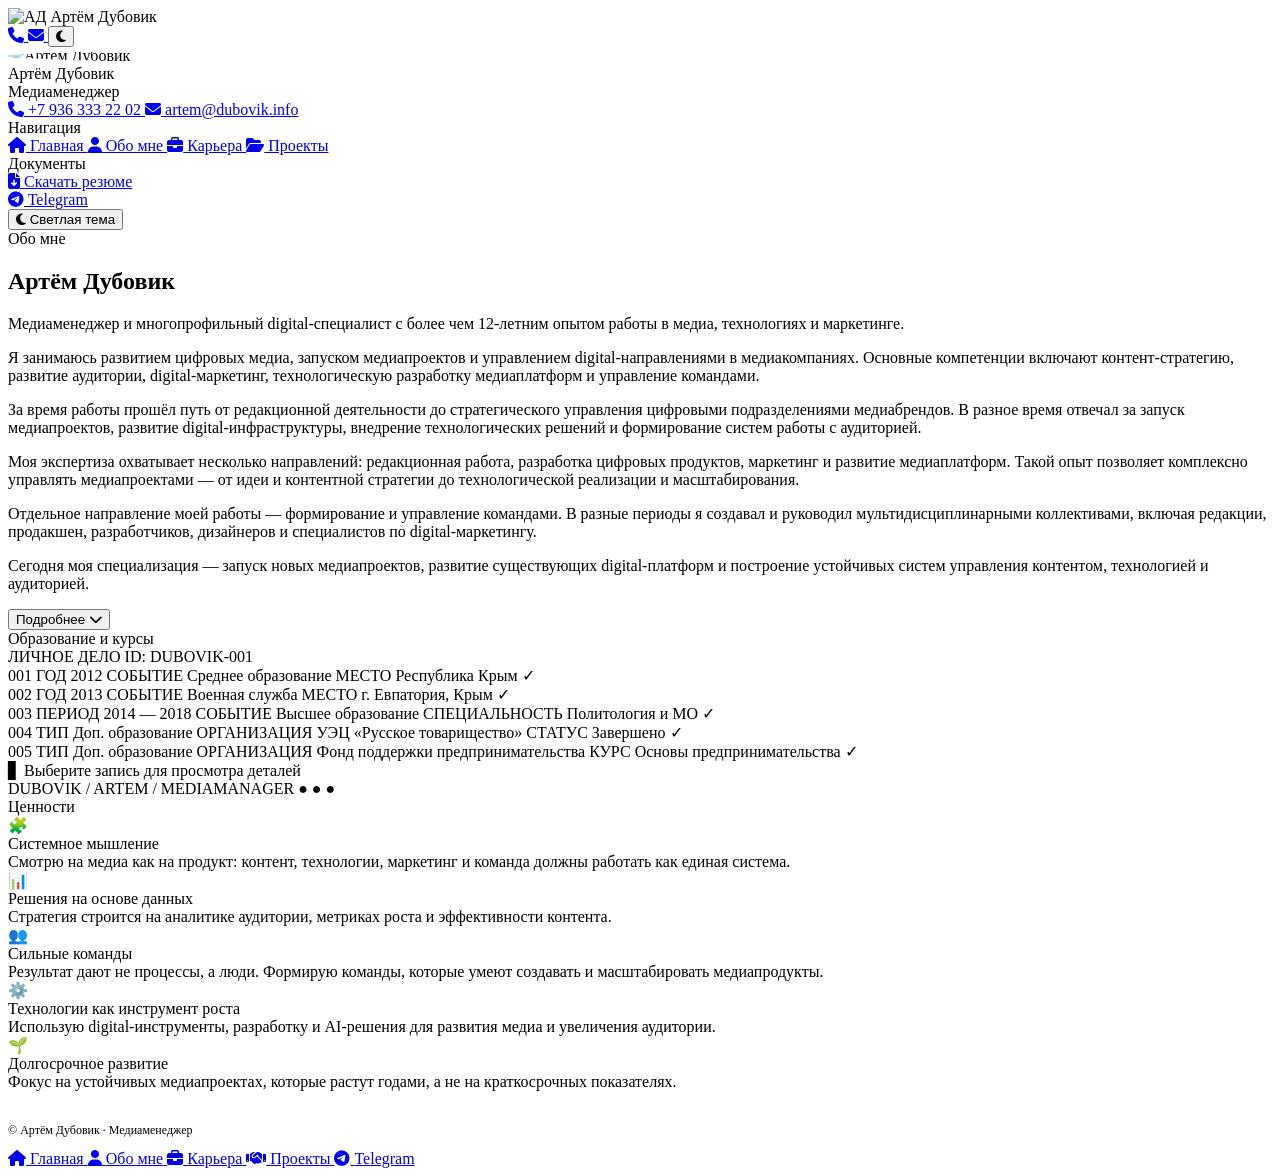
==== about/index.html @ 339204af "Переход на структуру папок и чистые ссылки" ====
<!DOCTYPE html>
<html lang="ru">
<head>
  <meta charset="UTF-8" />
  <meta name="viewport" content="width=device-width, initial-scale=1.0" />
  <base href="./" />
  <title>Обо мне — Артём Дубовик</title>
  <meta name="description" content="Медиаменеджер Артём Дубовик — о себе, ценностях и подходе к работе." />
  <link rel="preconnect" href="https://fonts.googleapis.com" />
  <link rel="preconnect" href="https://fonts.gstatic.com" crossorigin />
  <link href="https://fonts.googleapis.com/css2?family=Inter:wght@300;400;500;600;700&family=JetBrains+Mono:wght@400;500&display=swap" rel="stylesheet" />
  <link rel="stylesheet" href="https://cdn.jsdelivr.net/npm/@fortawesome/fontawesome-free@6.5.0/css/all.min.css" />
  <link rel="stylesheet" href="css/style.css?v=2" />
  <script>
    (function(){
      var t = localStorage.getItem('theme');
      if (t === 'light') document.documentElement.setAttribute('data-theme', 'light');
    })();
  </script>
</head>
<body>

<!-- Mobile Header -->
<header class="mobile-header">
  <div class="mobile-header-logo">
    <img src="images/avatar.jpg" alt="АД" class="mobile-header-avatar" />
    <span class="mobile-header-name">Артём Дубовик</span>
  </div>
  <div class="mobile-header-actions">
    <a href="tel:+79363332202" class="mobile-header-contact" title="+7 936 333 22 02">
      <i class="fa-solid fa-phone"></i>
    </a>
    <a href="mailto:artem@dubovik.info" class="mobile-header-contact" title="artem@dubovik.info">
      <i class="fa-solid fa-envelope"></i>
    </a>
    <button class="mobile-header-theme-btn" id="mobileThemeBtn" onclick="toggleThemeFromPanel()" title="Сменить тему">
      <i class="fa-solid fa-moon" id="mobileThemeIcon"></i>
    </button>
  </div>
</header>

<!-- Overlay -->
<div class="overlay" id="overlay"></div>

<div class="layout">

  <!-- ── Sidebar ── -->
  <aside class="sidebar" id="sidebar">
    <div class="sidebar-inner">
      <div class="sidebar-brand">
        <div class="sidebar-avatar" style="padding:0;overflow:hidden;"><img src="images/avatar.jpg" alt="Артём Дубовик" style="width:100%;height:100%;object-fit:cover;border-radius:50%;display:block;"></div>
        <div class="sidebar-name">Артём Дубовик</div>
        <div class="sidebar-role">Медиаменеджер</div>
        <div class="sidebar-contacts">
          <a href="tel:+79363332202" class="sidebar-contact-item">
            <i class="fa-solid fa-phone"></i>
            +7 936 333 22 02
          </a>
          <a href="mailto:artem@dubovik.info" class="sidebar-contact-item">
            <i class="fa-solid fa-envelope"></i>
            artem@dubovik.info
          </a>
        </div>
      </div>

      <nav class="nav-group">
        <div class="nav-group-label">Навигация</div>
        <a href="/" class="nav-item">
          <i class="fa-solid fa-house nav-icon"></i>
          Главная
        </a>
        <a href="/about/" class="nav-item active">
          <i class="fa-solid fa-user nav-icon"></i>
          Обо мне
        </a>
        <a href="/#career" class="nav-item">
          <i class="fa-solid fa-briefcase nav-icon"></i>
          Карьера
        </a>
        <a href="/projects/" class="nav-item">
          <i class="fa-solid fa-folder-open nav-icon"></i>
          Проекты
        </a>
      </nav>

      <nav class="nav-group">
        <div class="nav-group-label">Документы</div>
        <a href="#" class="nav-item btn-download-resume">
          <i class="fa-solid fa-file-arrow-down nav-icon"></i>
          Скачать резюме
        </a>
      </nav>

      <div class="sidebar-bottom">
        <div class="sidebar-social">
          <a href="https://t.me/artemdubovik" class="social-link" target="_blank" title="Telegram">
            <i class="fa-brands fa-telegram"></i>
            Telegram
          </a>
        </div>
        <button class="theme-toggle" id="themeToggle" title="Переключить тему">
          <i class="fa-solid fa-moon" id="themeIcon"></i>
          <span id="themeLabel">Светлая тема</span>
        </button>
      </div>
    </div>
  </aside>

  <!-- ── Main Content ── -->
  <main class="main">
    <div class="page-content">

      <!-- Hero -->
      <section class="page-hero fade-in">
        <span class="greeting">Обо мне</span>
        <h1 class="page-title">Артём <span class="highlight">Дубовик</span></h1>
        <p class="page-subtitle">Медиаменеджер и многопрофильный digital-специалист с более чем 12-летним опытом работы в медиа, технологиях и маркетинге.</p>
      </section>

      <!-- Bio -->
      <section class="section fade-in fade-in-delay-1" style="margin-top: 0;">
        <div class="about-intro">
          <p>
            Я занимаюсь развитием цифровых медиа, запуском медиапроектов и управлением digital-направлениями в медиакомпаниях. Основные компетенции включают контент-стратегию, развитие аудитории, digital-маркетинг, технологическую разработку медиаплатформ и управление командами.
          </p>

          <div class="bio-hidden" id="bioHidden">
            <p>
              За время работы прошёл путь от редакционной деятельности до стратегического управления цифровыми подразделениями медиабрендов. В разное время отвечал за запуск медиапроектов, развитие digital-инфраструктуры, внедрение технологических решений и формирование систем работы с аудиторией.
            </p>
            <p>
              Моя экспертиза охватывает несколько направлений: редакционная работа, разработка цифровых продуктов, маркетинг и развитие медиаплатформ. Такой опыт позволяет комплексно управлять медиапроектами — от идеи и контентной стратегии до технологической реализации и масштабирования.
            </p>
            <p>
              Отдельное направление моей работы — формирование и управление командами. В разные периоды я создавал и руководил мультидисциплинарными коллективами, включая редакции, продакшен, разработчиков, дизайнеров и специалистов по digital-маркетингу.
            </p>
            <p>
              Сегодня моя специализация — запуск новых медиапроектов, развитие существующих digital-платформ и построение устойчивых систем управления контентом, технологией и аудиторией.
            </p>
          </div>

          <button class="btn-read-more" id="btnReadMore" onclick="toggleBio()">
            Подробнее <i class="fa-solid fa-chevron-down"></i>
          </button>
        </div>
      </section>

      <!-- Education -->
      <section class="section fade-in">
        <div class="section-header">
          <span class="section-title">Образование и курсы</span>
        </div>

        <div class="passport-block">
          <div class="passport-header">
            <span class="passport-label">ЛИЧНОЕ ДЕЛО</span>
            <span class="passport-id">ID: DUBOVIK-001</span>
          </div>

          <div class="passport-rows">

            <div class="passport-row" data-detail="Средняя школа, Республика Крым. Завершение базового образования.">
              <span class="passport-num">001</span>
              <span class="passport-field">ГОД</span>
              <span class="passport-value">2012</span>
              <span class="passport-field">СОБЫТИЕ</span>
              <span class="passport-value passport-value--main">Среднее образование</span>
              <span class="passport-field">МЕСТО</span>
              <span class="passport-value">Республика Крым</span>
              <span class="passport-stamp">✓</span>
            </div>

            <div class="passport-row" data-detail="Прохождение военной службы по призыву. Воинская часть, г. Евпатория.">
              <span class="passport-num">002</span>
              <span class="passport-field">ГОД</span>
              <span class="passport-value">2013</span>
              <span class="passport-field">СОБЫТИЕ</span>
              <span class="passport-value passport-value--main">Военная служба</span>
              <span class="passport-field">МЕСТО</span>
              <span class="passport-value">г. Евпатория, Крым</span>
              <span class="passport-stamp">✓</span>
            </div>

            <div class="passport-row" data-detail="Специальность: Политология и Международные отношения. Полный курс высшего образования, 4 года.">
              <span class="passport-num">003</span>
              <span class="passport-field">ПЕРИОД</span>
              <span class="passport-value">2014 — 2018</span>
              <span class="passport-field">СОБЫТИЕ</span>
              <span class="passport-value passport-value--main">Высшее образование</span>
              <span class="passport-field">СПЕЦИАЛЬНОСТЬ</span>
              <span class="passport-value">Политология и МО</span>
              <span class="passport-stamp">✓</span>
            </div>

            <div class="passport-row" data-detail="Профессиональная подготовка. Учебно-экспертный центр «Русское товарищество». Дополнительная квалификация.">
              <span class="passport-num">004</span>
              <span class="passport-field">ТИП</span>
              <span class="passport-value">Доп. образование</span>
              <span class="passport-field">ОРГАНИЗАЦИЯ</span>
              <span class="passport-value passport-value--main">УЭЦ «Русское товарищество»</span>
              <span class="passport-field">СТАТУС</span>
              <span class="passport-value">Завершено</span>
              <span class="passport-stamp">✓</span>
            </div>

            <div class="passport-row" data-detail="Курс «Основы предпринимательской деятельности». Фонд поддержки предпринимательства Республики Крым.">
              <span class="passport-num">005</span>
              <span class="passport-field">ТИП</span>
              <span class="passport-value">Доп. образование</span>
              <span class="passport-field">ОРГАНИЗАЦИЯ</span>
              <span class="passport-value passport-value--main">Фонд поддержки предпринимательства</span>
              <span class="passport-field">КУРС</span>
              <span class="passport-value">Основы предпринимательства</span>
              <span class="passport-stamp">✓</span>
            </div>

          </div>

          <div class="passport-detail" id="passportDetail">
            <span class="passport-detail-cursor">▋</span>
            <span class="passport-detail-text" id="passportDetailText">Выберите запись для просмотра деталей</span>
          </div>

          <div class="passport-footer">
            <span class="passport-footer-text">DUBOVIK / ARTEM / MEDIAMANAGER</span>
            <span class="passport-footer-dots">● ● ●</span>
          </div>
        </div>
      </section>

      <!-- Values -->
      <section class="section">
        <div class="section-header">
          <span class="section-title">Ценности</span>
        </div>
        <div class="update-card">
          <div class="update-icon">🧩</div>
          <div class="update-body">
            <div class="update-title">Системное мышление</div>
            <div class="update-text">Смотрю на медиа как на продукт: контент, технологии, маркетинг и команда должны работать как единая система.</div>
          </div>
        </div>
        <div class="update-card">
          <div class="update-icon">📊</div>
          <div class="update-body">
            <div class="update-title">Решения на основе данных</div>
            <div class="update-text">Стратегия строится на аналитике аудитории, метриках роста и эффективности контента.</div>
          </div>
        </div>
        <div class="update-card">
          <div class="update-icon">👥</div>
          <div class="update-body">
            <div class="update-title">Сильные команды</div>
            <div class="update-text">Результат дают не процессы, а люди. Формирую команды, которые умеют создавать и масштабировать медиапродукты.</div>
          </div>
        </div>
        <div class="update-card">
          <div class="update-icon">⚙️</div>
          <div class="update-body">
            <div class="update-title">Технологии как инструмент роста</div>
            <div class="update-text">Использую digital-инструменты, разработку и AI-решения для развития медиа и увеличения аудитории.</div>
          </div>
        </div>
        <div class="update-card">
          <div class="update-icon">🌱</div>
          <div class="update-body">
            <div class="update-title">Долгосрочное развитие</div>
            <div class="update-text">Фокус на устойчивых медиапроектах, которые растут годами, а не на краткосрочных показателях.</div>
          </div>
        </div>
      </section>



      <!-- Footer -->
      <footer style="padding-top: 20px; border-top: 1px solid var(--border);">
        <p style="font-size: 12px; color: var(--text-muted);">
          © <span id="current-year"></span> Артём Дубовик · Медиаменеджер
        </p>
      </footer>

    </div>
  </main>

</div>

<!-- Bottom Mobile Nav -->
<nav class="bottom-nav" id="bottomNav">
  <a href="/" class="bottom-nav-item">
    <i class="fa-solid fa-house"></i>
    <span>Главная</span>
  </a>
  <a href="/about/" class="bottom-nav-item active">
    <i class="fa-solid fa-user"></i>
    <span>Обо мне</span>
  </a>
  <a href="/#career" class="bottom-nav-item">
    <i class="fa-solid fa-briefcase"></i>
    <span>Карьера</span>
  </a>
  <a href="/projects/" class="bottom-nav-item">
    <i class="fa-solid fa-handshake"></i>
    <span>Проекты</span>
  </a>
  <a href="https://t.me/artemdubovik" target="_blank" class="bottom-nav-item">
    <i class="fa-brands fa-telegram"></i>
    <span>Telegram</span>
  </a>
</nav>

<script src="js/main.js"></script>
<script>
  function toggleBio() {
    const hidden = document.getElementById('bioHidden');
    const btn    = document.getElementById('btnReadMore');
    const isOpen = hidden.classList.contains('open');
    hidden.classList.toggle('open');
    btn.classList.toggle('open');
    btn.innerHTML = isOpen
      ? 'Подробнее <i class="fa-solid fa-chevron-down"></i>'
      : 'Свернуть <i class="fa-solid fa-chevron-down"></i>';
  }

  // Passport block
  function initPassport() {
    const rows   = document.querySelectorAll('.passport-row');
    const detailText = document.getElementById('passportDetailText');
    if (!rows.length || !detailText) return;

    let typeTimer = null;

    function typeText(text) {
      if (typeTimer) clearInterval(typeTimer);
      detailText.textContent = '';
      let i = 0;
      typeTimer = setInterval(() => {
        detailText.textContent += text[i];
        i++;
        if (i >= text.length) clearInterval(typeTimer);
      }, 22);
    }

    rows.forEach(row => {
      row.addEventListener('click', () => {
        rows.forEach(r => r.classList.remove('active'));
        row.classList.add('active');
        typeText('> ' + row.getAttribute('data-detail'));
      });
    });
  }

  document.addEventListener('DOMContentLoaded', initPassport);
</script>
</body>
</html>
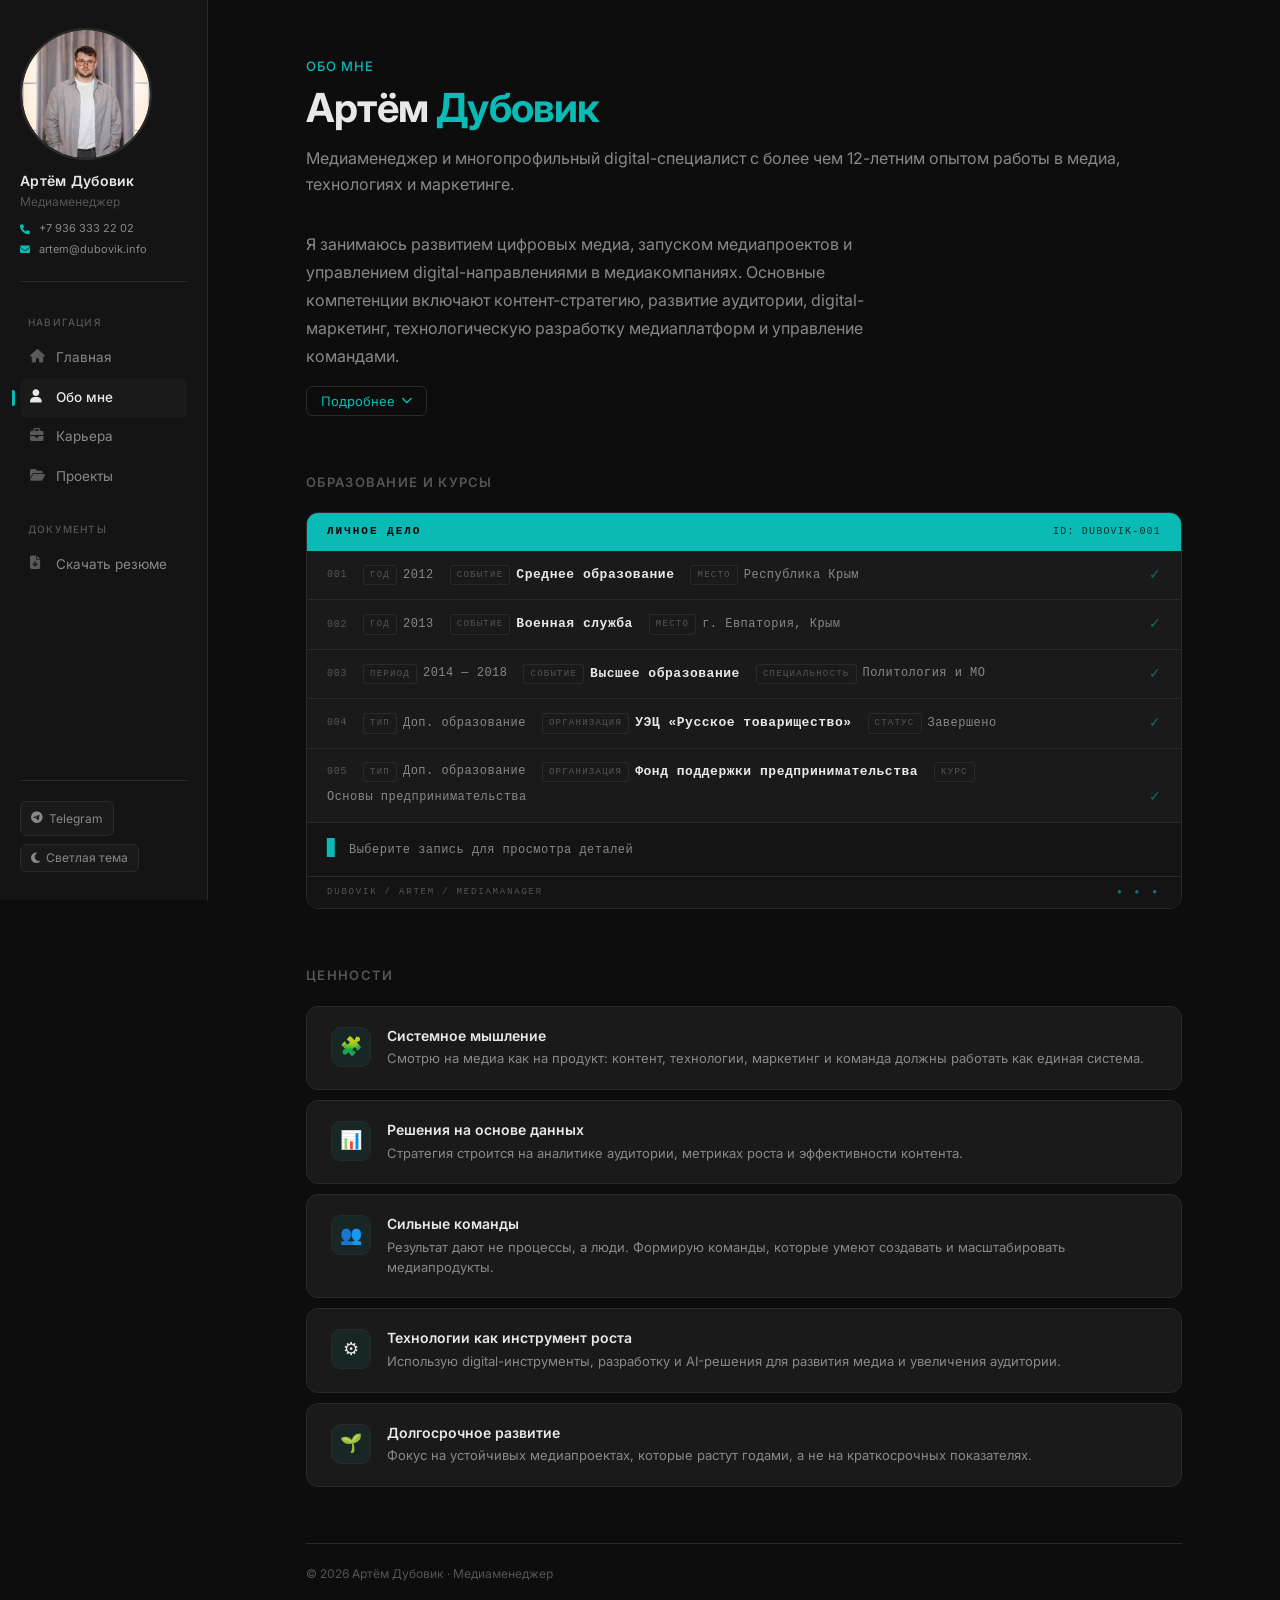
==== commit dcaa7dde: "Исправление путей к CSS и JS для вложенных страниц" ====
--- a/about/index.html
+++ b/about/index.html
@@ -10,7 +10,7 @@
   <link rel="preconnect" href="https://fonts.gstatic.com" crossorigin />
   <link href="https://fonts.googleapis.com/css2?family=Inter:wght@300;400;500;600;700&family=JetBrains+Mono:wght@400;500&display=swap" rel="stylesheet" />
   <link rel="stylesheet" href="https://cdn.jsdelivr.net/npm/@fortawesome/fontawesome-free@6.5.0/css/all.min.css" />
-  <link rel="stylesheet" href="css/style.css?v=2" />
+  <link rel="stylesheet" href="../css/style.css?v=2" />
   <script>
     (function(){
       var t = localStorage.getItem('theme');
@@ -23,7 +23,7 @@
 <!-- Mobile Header -->
 <header class="mobile-header">
   <div class="mobile-header-logo">
-    <img src="images/avatar.jpg" alt="АД" class="mobile-header-avatar" />
+    <img src="../images/avatar.jpg" alt="АД" class="mobile-header-avatar" />
     <span class="mobile-header-name">Артём Дубовик</span>
   </div>
   <div class="mobile-header-actions">
@@ -48,7 +48,7 @@
   <aside class="sidebar" id="sidebar">
     <div class="sidebar-inner">
       <div class="sidebar-brand">
-        <div class="sidebar-avatar" style="padding:0;overflow:hidden;"><img src="images/avatar.jpg" alt="Артём Дубовик" style="width:100%;height:100%;object-fit:cover;border-radius:50%;display:block;"></div>
+        <div class="sidebar-avatar" style="padding:0;overflow:hidden;"><img src="../images/avatar.jpg" alt="Артём Дубовик" style="width:100%;height:100%;object-fit:cover;border-radius:50%;display:block;"></div>
         <div class="sidebar-name">Артём Дубовик</div>
         <div class="sidebar-role">Медиаменеджер</div>
         <div class="sidebar-contacts">
@@ -308,7 +308,7 @@
   </a>
 </nav>
 
-<script src="js/main.js"></script>
+<script src="../js/main.js"></script>
 <script>
   function toggleBio() {
     const hidden = document.getElementById('bioHidden');
--- a/css/style.css
+++ b/css/style.css
@@ -0,0 +1,2509 @@
+/* ============================================
+   ARTEM DUBOVIK — PERSONAL PORTFOLIO
+   Dark Minimal Theme
+   ============================================ */
+
+/* ---------- CSS Variables ---------- */
+:root {
+  --bg-primary: #0d0d0d;
+  --bg-secondary: #141414;
+  --bg-card: #1a1a1a;
+  --bg-card-hover: #212121;
+  --border: #2a2a2a;
+  --border-hover: #3a3a3a;
+  --text-primary: #e8e8e8;
+  --text-secondary: #888888;
+  --text-muted: #555555;
+  --accent: #0abab5;
+  --accent-soft: rgba(10, 186, 181, 0.08);
+  --accent-mid: rgba(10, 186, 181, 0.15);
+  --sidebar-width: 208px;
+  --content-max: 980px;
+  --radius-sm: 6px;
+  --radius-md: 12px;
+  --radius-lg: 20px;
+  --transition: 0.2s ease;
+  --font-sans: 'Inter', system-ui, -apple-system, sans-serif;
+  --font-mono: 'JetBrains Mono', 'Fira Code', monospace;
+}
+
+/* ---------- Reset & Base ---------- */
+*, *::before, *::after {
+  box-sizing: border-box;
+  margin: 0;
+  padding: 0;
+}
+
+html {
+  font-size: 16px;
+  scroll-behavior: smooth;
+}
+
+body {
+  font-family: var(--font-sans);
+  background-color: var(--bg-primary);
+  color: var(--text-primary);
+  line-height: 1.6;
+  min-height: 100vh;
+  -webkit-font-smoothing: antialiased;
+}
+
+a {
+  color: inherit;
+  text-decoration: none;
+  transition: color var(--transition);
+}
+
+ul, ol {
+  list-style: none;
+}
+
+img {
+  display: block;
+  max-width: 100%;
+}
+
+button {
+  cursor: pointer;
+  border: none;
+  background: none;
+  font-family: var(--font-sans);
+}
+
+/* ---------- Layout ---------- */
+.layout {
+  display: flex;
+  min-height: 100vh;
+}
+
+/* ---------- Sidebar ---------- */
+.sidebar {
+  width: var(--sidebar-width);
+  background-color: var(--bg-secondary);
+  border-right: 1px solid var(--border);
+  display: flex;
+  flex-direction: column;
+  position: fixed;
+  top: 0;
+  left: 0;
+  height: 100vh;
+  overflow-y: auto;
+  z-index: 100;
+  transition: transform 0.3s cubic-bezier(0.4, 0, 0.2, 1);
+}
+
+.sidebar::-webkit-scrollbar {
+  width: 4px;
+}
+.sidebar::-webkit-scrollbar-track {
+  background: transparent;
+}
+.sidebar::-webkit-scrollbar-thumb {
+  background: var(--border);
+  border-radius: 2px;
+}
+
+.sidebar-inner {
+  padding: 28px 20px;
+  display: flex;
+  flex-direction: column;
+  flex: 1;
+}
+
+/* Logo / Brand */
+.sidebar-brand {
+  margin-bottom: 32px;
+  padding-bottom: 24px;
+  border-bottom: 1px solid var(--border);
+}
+
+.sidebar-avatar {
+  width: 132px;
+  height: 132px;
+  border-radius: 50%;
+  background: var(--bg-card);
+  display: flex;
+  align-items: center;
+  justify-content: center;
+  font-weight: 700;
+  font-size: 16px;
+  color: #000;
+  margin-bottom: 12px;
+  flex-shrink: 0;
+  overflow: hidden;
+  border: 2px solid var(--border);
+}
+
+.sidebar-name {
+  font-size: 14px;
+  font-weight: 600;
+  color: var(--text-primary);
+  letter-spacing: 0.02em;
+  line-height: 1.3;
+}
+
+.sidebar-role {
+  font-size: 12px;
+  color: var(--text-muted);
+  margin-top: 2px;
+}
+
+.sidebar-contacts {
+  margin-top: 10px;
+  display: flex;
+  flex-direction: column;
+  gap: 5px;
+}
+
+.sidebar-contact-item {
+  display: flex;
+  align-items: center;
+  gap: 7px;
+  font-size: 11px;
+  color: var(--text-secondary);
+  transition: color var(--transition);
+  line-height: 1.4;
+}
+
+.sidebar-contact-item i {
+  font-size: 10px;
+  color: var(--accent);
+  flex-shrink: 0;
+  width: 12px;
+}
+
+.sidebar-contact-item:hover {
+  color: var(--text-primary);
+}
+
+/* Navigation */
+.nav-group {
+  margin-bottom: 24px;
+}
+
+.nav-group-label {
+  font-size: 10px;
+  text-transform: uppercase;
+  letter-spacing: 0.12em;
+  color: var(--text-muted);
+  margin-bottom: 8px;
+  padding: 0 8px;
+  font-weight: 500;
+}
+
+.nav-item {
+  display: flex;
+  align-items: center;
+  gap: 10px;
+  padding: 9px 10px;
+  border-radius: var(--radius-sm);
+  font-size: 13.5px;
+  color: var(--text-secondary);
+  transition: all var(--transition);
+  position: relative;
+  font-weight: 400;
+}
+
+.nav-item:hover {
+  color: var(--text-primary);
+  background: var(--bg-card);
+}
+
+.nav-item.active {
+  color: var(--text-primary);
+  background: var(--bg-card);
+  font-weight: 500;
+}
+
+.nav-item.active::before {
+  content: '';
+  position: absolute;
+  left: -8px;
+  top: 50%;
+  transform: translateY(-50%);
+  width: 3px;
+  height: 16px;
+  background: var(--accent);
+  border-radius: 0 2px 2px 0;
+}
+
+.nav-icon {
+  width: 16px;
+  height: 16px;
+  opacity: 0.6;
+  flex-shrink: 0;
+}
+
+.nav-item:hover .nav-icon,
+.nav-item.active .nav-icon {
+  opacity: 1;
+}
+
+/* Sidebar Bottom */
+.sidebar-bottom {
+  margin-top: auto;
+  padding-top: 20px;
+  border-top: 1px solid var(--border);
+}
+
+.sidebar-social {
+  display: flex;
+  gap: 8px;
+  flex-wrap: wrap;
+}
+
+.social-link {
+  display: flex;
+  align-items: center;
+  gap: 6px;
+  padding: 7px 10px;
+  border-radius: var(--radius-sm);
+  font-size: 12px;
+  color: var(--text-secondary);
+  background: var(--bg-card);
+  transition: all var(--transition);
+  border: 1px solid var(--border);
+}
+
+.social-link:hover {
+  color: var(--text-primary);
+  border-color: var(--border-hover);
+  background: var(--bg-card-hover);
+}
+
+/* ---------- Mobile Hamburger ---------- */
+.mobile-header {
+  display: none;
+  position: fixed;
+  top: 0;
+  left: 0;
+  right: 0;
+  height: 44px;
+  background: var(--bg-secondary);
+  border-bottom: 1px solid var(--border);
+  padding: 0 16px;
+  align-items: center;
+  justify-content: space-between;
+  z-index: 200;
+}
+
+.mobile-header-logo {
+  display: flex;
+  align-items: center;
+  gap: 10px;
+}
+
+.mobile-header-avatar {
+  width: 37px;
+  height: 37px;
+  border-radius: 50%;
+  object-fit: cover;
+  object-position: center top;
+  border: 1.5px solid var(--border);
+  flex-shrink: 0;
+  cursor: pointer;
+  transition: transform 0.18s cubic-bezier(0.34, 1.56, 0.64, 1),
+              box-shadow 0.18s ease;
+  -webkit-tap-highlight-color: transparent;
+}
+
+.mobile-header-avatar.pressed {
+  transform: scale(2.4);
+  box-shadow: 0 8px 32px rgba(0,0,0,0.45);
+  border-color: var(--accent);
+  z-index: 999;
+  position: relative;
+}
+
+.mobile-header-name {
+  font-size: 13px;
+  font-weight: 600;
+  color: var(--text-primary);
+  letter-spacing: -0.01em;
+}
+
+/* Правая часть хедера — иконки */
+.mobile-header-actions {
+  display: flex;
+  align-items: center;
+  gap: 4px;
+}
+
+.mobile-header-contact,
+.mobile-header-theme-btn {
+  display: flex;
+  align-items: center;
+  justify-content: center;
+  width: 32px;
+  height: 32px;
+  border-radius: 8px;
+  color: var(--text-secondary);
+  font-size: 13px;
+  background: none;
+  border: none;
+  cursor: pointer;
+  text-decoration: none;
+  transition: color var(--transition), background var(--transition);
+  -webkit-tap-highlight-color: transparent;
+}
+
+.mobile-header-contact:hover,
+.mobile-header-theme-btn:hover {
+  color: var(--accent);
+  background: var(--accent-soft);
+}
+
+.hamburger {
+  display: flex;
+  flex-direction: column;
+  gap: 5px;
+  padding: 4px;
+}
+
+.hamburger span {
+  width: 22px;
+  height: 2px;
+  background: var(--text-primary);
+  border-radius: 1px;
+  transition: all 0.3s ease;
+}
+
+.hamburger.open span:nth-child(1) {
+  transform: translateY(7px) rotate(45deg);
+}
+.hamburger.open span:nth-child(2) {
+  opacity: 0;
+}
+.hamburger.open span:nth-child(3) {
+  transform: translateY(-7px) rotate(-45deg);
+}
+
+.overlay {
+  display: none;
+  position: fixed;
+  inset: 0;
+  background: rgba(0,0,0,0.6);
+  z-index: 90;
+  opacity: 0;
+  transition: opacity 0.3s ease;
+}
+
+.overlay.visible {
+  opacity: 1;
+}
+
+/* ---------- Main Content ---------- */
+.main {
+  margin-left: var(--sidebar-width);
+  flex: 1;
+  min-height: 100vh;
+}
+
+.page-content {
+  max-width: var(--content-max);
+  margin: 0 auto;
+  padding: 56px 52px;
+}
+
+/* ---------- Page Header / Hero ---------- */
+.page-hero {
+  margin-bottom: 32px;
+}
+
+/* ── Hero layout ── */
+.hero-layout {
+  display: flex;
+  align-items: flex-start;
+  gap: 24px;
+}
+
+.hero-text {
+  flex: 1;
+  min-width: 0;
+}
+
+.hero-photo {
+  flex-shrink: 0;
+  width: 120px;
+}
+
+.hero-avatar {
+  width: 120px;
+  height: 150px;
+  object-fit: cover;
+  object-position: center top;
+  border-radius: 12px;
+  display: block;
+  border: 2px solid var(--border);
+  box-shadow: 0 4px 20px rgba(0,0,0,0.35);
+}
+
+html[data-theme="light"] .hero-avatar {
+  box-shadow: 0 4px 20px rgba(0,0,0,0.12);
+  border-color: #e0e0e0;
+}
+
+/* На десктопе фото чуть крупнее */
+@media (min-width: 901px) {
+  .hero-photo {
+    width: 140px;
+  }
+  .hero-avatar {
+    width: 140px;
+    height: 175px;
+  }
+}
+
+.page-subtitle {
+  margin-bottom: 0;
+}
+
+.greeting {
+  font-size: 13px;
+  font-weight: 500;
+  color: var(--accent);
+  letter-spacing: 0.08em;
+  text-transform: uppercase;
+  margin-bottom: 8px;
+  display: block;
+}
+
+.page-title {
+  font-size: clamp(28px, 4vw, 40px);
+  font-weight: 700;
+  line-height: 1.15;
+  color: var(--text-primary);
+  letter-spacing: -0.02em;
+  margin-bottom: 14px;
+}
+
+.page-title span.highlight {
+  color: var(--accent);
+}
+
+/* ── Shimmer — блеск алмаза ── */
+.shimmer {
+  background: linear-gradient(
+    110deg,
+    var(--accent)       0%,
+    var(--accent)       35%,
+    #a8fff8             48%,
+    #ffffff             52%,
+    #a8fff8             56%,
+    var(--accent)       65%,
+    var(--accent)       100%
+  );
+  background-size: 250% 100%;
+  -webkit-background-clip: text;
+  -webkit-text-fill-color: transparent;
+  background-clip: text;
+  animation: shimmer-move 8s ease-in-out infinite;
+}
+
+@keyframes shimmer-move {
+  0%   { background-position: 200% center; }
+  50%  { background-position: -50% center; }
+  100% { background-position: 200% center; }
+}
+
+html[data-theme="light"] .shimmer {
+  background: linear-gradient(
+    110deg,
+    #008a86             0%,
+    #008a86             35%,
+    #80d8d5             48%,
+    #ccf8f6             52%,
+    #80d8d5             56%,
+    #008a86             65%,
+    #008a86             100%
+  );
+  background-size: 250% 100%;
+  -webkit-background-clip: text;
+  -webkit-text-fill-color: transparent;
+  background-clip: text;
+  animation: shimmer-move 8s ease-in-out infinite;
+}
+
+.page-subtitle {
+  font-size: 16px;
+  color: var(--text-secondary);
+  line-height: 1.65;
+}
+
+/* ---------- Section ---------- */
+.section {
+  margin-bottom: 56px;
+}
+
+.section-header {
+  display: flex;
+  align-items: baseline;
+  justify-content: space-between;
+  margin-bottom: 20px;
+}
+
+.section-title {
+  font-size: 13px;
+  font-weight: 600;
+  text-transform: uppercase;
+  letter-spacing: 0.1em;
+  color: var(--text-muted);
+}
+
+.section-link {
+  font-size: 12px;
+  color: var(--text-muted);
+  transition: color var(--transition);
+  display: flex;
+  align-items: center;
+  gap: 4px;
+}
+
+.section-link:hover {
+  color: var(--accent);
+}
+
+/* ---------- Cards Grid ---------- */
+.cards-grid {
+  display: grid;
+  gap: 12px;
+}
+
+.cards-grid-2 {
+  grid-template-columns: repeat(2, 1fr);
+}
+
+.cards-grid-3 {
+  grid-template-columns: repeat(3, 1fr);
+}
+
+/* ---------- Card ---------- */
+.card {
+  background: var(--bg-card);
+  border: 1px solid var(--border);
+  border-radius: var(--radius-md);
+  padding: 20px;
+  transition: all var(--transition);
+  cursor: pointer;
+  position: relative;
+  overflow: hidden;
+}
+
+.card:hover {
+  border-color: var(--border-hover);
+  background: var(--bg-card-hover);
+  transform: translateY(-1px);
+}
+
+.card-tag {
+  font-size: 10px;
+  text-transform: uppercase;
+  letter-spacing: 0.1em;
+  font-weight: 600;
+  color: var(--accent);
+  margin-bottom: 8px;
+  display: block;
+}
+
+.card-title {
+  font-size: 14px;
+  font-weight: 600;
+  color: var(--text-primary);
+  line-height: 1.35;
+  margin-bottom: 8px;
+}
+
+.card-text {
+  font-size: 13px;
+  color: var(--text-secondary);
+  line-height: 1.55;
+}
+
+.card-date {
+  font-size: 11px;
+  color: var(--text-muted);
+  margin-top: 12px;
+  display: block;
+}
+
+.card-arrow {
+  position: absolute;
+  top: 20px;
+  right: 20px;
+  opacity: 0;
+  transition: opacity var(--transition);
+  color: var(--text-muted);
+  font-size: 16px;
+}
+
+.card:hover .card-arrow {
+  opacity: 1;
+}
+
+/* Card with image */
+.card-img {
+  width: 100%;
+  height: 140px;
+  object-fit: cover;
+  border-radius: var(--radius-sm);
+  margin-bottom: 14px;
+  background: var(--bg-secondary);
+}
+
+.card-img-placeholder {
+  width: 100%;
+  height: 140px;
+  border-radius: var(--radius-sm);
+  margin-bottom: 14px;
+  background: var(--bg-secondary);
+  display: flex;
+  align-items: center;
+  justify-content: center;
+  font-size: 28px;
+  color: var(--text-muted);
+  border: 1px solid var(--border);
+}
+
+/* ---------- Update Card (Full width) ---------- */
+.update-card {
+  background: var(--bg-card);
+  border: 1px solid var(--border);
+  border-radius: var(--radius-md);
+  padding: 20px 24px;
+  display: flex;
+  gap: 16px;
+  align-items: flex-start;
+  transition: all var(--transition);
+  margin-bottom: 10px;
+}
+
+.update-card:hover {
+  border-color: var(--border-hover);
+  background: var(--bg-card-hover);
+}
+
+.update-icon {
+  width: 40px;
+  height: 40px;
+  border-radius: 10px;
+  background: var(--accent-soft);
+  border: 1px solid var(--border);
+  display: flex;
+  align-items: center;
+  justify-content: center;
+  flex-shrink: 0;
+  font-size: 18px;
+}
+
+.update-body {
+  flex: 1;
+}
+
+.update-title {
+  font-size: 14px;
+  font-weight: 600;
+  color: var(--text-primary);
+  margin-bottom: 4px;
+  line-height: 1.35;
+}
+
+.update-text {
+  font-size: 13px;
+  color: var(--text-secondary);
+  line-height: 1.5;
+}
+
+.update-date {
+  font-size: 11px;
+  color: var(--text-muted);
+  margin-top: 8px;
+  display: block;
+}
+
+/* ---------- Blog Post Card ---------- */
+.post-card {
+  background: var(--bg-card);
+  border: 1px solid var(--border);
+  border-radius: var(--radius-md);
+  padding: 20px 24px;
+  transition: all var(--transition);
+  margin-bottom: 10px;
+  display: block;
+}
+
+.post-card:hover {
+  border-color: var(--border-hover);
+  background: var(--bg-card-hover);
+}
+
+.post-card-header {
+  display: flex;
+  align-items: center;
+  justify-content: space-between;
+  margin-bottom: 8px;
+}
+
+.post-card-title {
+  font-size: 15px;
+  font-weight: 600;
+  color: var(--text-primary);
+  line-height: 1.35;
+}
+
+.post-card-text {
+  font-size: 13px;
+  color: var(--text-secondary);
+  line-height: 1.55;
+  margin-bottom: 10px;
+}
+
+.post-card-meta {
+  display: flex;
+  gap: 16px;
+  align-items: center;
+}
+
+.post-tag {
+  font-size: 11px;
+  font-weight: 500;
+  color: var(--accent);
+  background: var(--accent-soft);
+  padding: 3px 8px;
+  border-radius: 4px;
+  text-transform: uppercase;
+  letter-spacing: 0.08em;
+}
+
+.post-date {
+  font-size: 11px;
+  color: var(--text-muted);
+}
+
+.post-read-time {
+  font-size: 11px;
+  color: var(--text-muted);
+}
+
+/* ---------- Stats Row ---------- */
+.stats-row {
+  display: grid;
+  grid-template-columns: repeat(2, 1fr);
+  gap: 12px;
+  margin-bottom: 40px;
+}
+
+.stat-card {
+  background: var(--bg-card);
+  border: 1px solid var(--border);
+  border-radius: var(--radius-md);
+  padding: 20px;
+  text-align: center;
+}
+
+.stat-number {
+  font-size: 32px;
+  font-weight: 700;
+  color: var(--text-primary);
+  letter-spacing: -0.02em;
+  line-height: 1;
+  margin-bottom: 4px;
+}
+
+.stat-number span {
+  color: var(--accent);
+}
+
+.stat-label {
+  font-size: 12px;
+  color: var(--text-muted);
+  text-transform: uppercase;
+  letter-spacing: 0.08em;
+}
+
+/* ---------- Tag Pills ---------- */
+.tags {
+  display: flex;
+  flex-wrap: wrap;
+  gap: 8px;
+  margin-top: 16px;
+}
+
+.tag {
+  font-size: 12px;
+  color: var(--text-secondary);
+  background: var(--bg-card);
+  border: 1px solid var(--border);
+  padding: 5px 12px;
+  border-radius: 20px;
+  transition: all var(--transition);
+}
+
+.tag:hover {
+  border-color: var(--accent);
+  color: var(--accent);
+}
+
+/* ---------- Timeline (Career) ---------- */
+.timeline {
+  position: relative;
+  padding-left: 28px;
+}
+
+.timeline::before {
+  content: '';
+  position: absolute;
+  left: 8px;
+  top: 6px;
+  bottom: 0;
+  width: 1px;
+  background: var(--border);
+}
+
+.timeline-item {
+  position: relative;
+  margin-bottom: 36px;
+}
+
+.timeline-item::before {
+  content: '';
+  position: absolute;
+  left: -24px;
+  top: 6px;
+  width: 9px;
+  height: 9px;
+  border-radius: 50%;
+  background: var(--bg-primary);
+  border: 2px solid var(--border);
+  transition: border-color var(--transition);
+}
+
+.timeline-item:hover::before,
+.timeline-item.current::before {
+  border-color: var(--accent);
+  background: var(--accent);
+}
+
+.timeline-item.current::before {
+  box-shadow: 0 0 0 3px var(--accent-soft);
+}
+
+.timeline-date {
+  font-size: 11px;
+  font-weight: 600;
+  text-transform: uppercase;
+  letter-spacing: 0.1em;
+  color: var(--accent);
+  margin-bottom: 4px;
+}
+
+.timeline-company {
+  font-size: 16px;
+  font-weight: 600;
+  color: var(--text-primary);
+  margin-bottom: 2px;
+}
+
+.timeline-role {
+  font-size: 13px;
+  color: var(--text-secondary);
+  margin-bottom: 10px;
+}
+
+.timeline-desc {
+  font-size: 13px;
+  color: var(--text-secondary);
+  line-height: 1.6;
+}
+
+.timeline-tags {
+  display: flex;
+  flex-wrap: wrap;
+  gap: 6px;
+  margin-top: 10px;
+}
+
+.timeline-tag {
+  font-size: 11px;
+  color: var(--text-muted);
+  background: var(--bg-card);
+  border: 1px solid var(--border);
+  padding: 3px 9px;
+  border-radius: 4px;
+}
+
+/* ---------- About Page ---------- */
+.about-intro {
+  font-size: 16px;
+  color: var(--text-secondary);
+  line-height: 1.75;
+  margin-bottom: 32px;
+  max-width: 580px;
+}
+
+.about-intro p + p {
+  margin-top: 16px;
+}
+
+/* Bio expand/collapse */
+.bio-hidden {
+  overflow: hidden;
+  max-height: 0;
+  opacity: 0;
+  transition: max-height 0.5s ease, opacity 0.4s ease;
+}
+
+.bio-hidden.open {
+  max-height: 600px;
+  opacity: 1;
+}
+
+.btn-read-more {
+  display: inline-flex;
+  align-items: center;
+  gap: 6px;
+  margin-top: 16px;
+  background: none;
+  border: 1px solid var(--border);
+  color: var(--accent);
+  font-size: 13px;
+  font-family: inherit;
+  padding: 6px 14px;
+  border-radius: var(--radius-sm);
+  cursor: pointer;
+  transition: border-color 0.2s ease, background 0.2s ease;
+}
+
+.btn-read-more:hover {
+  border-color: var(--accent);
+  background: rgba(10, 186, 181, 0.07);
+}
+
+.btn-read-more i {
+  transition: transform 0.3s ease;
+  font-size: 11px;
+}
+
+.btn-read-more.open i {
+  transform: rotate(180deg);
+}
+
+/* ---------- Project Card ---------- */
+.project-card {
+  background: var(--bg-card);
+  border: 1px solid var(--border);
+  border-radius: var(--radius-md);
+  overflow: hidden;
+  transition: all var(--transition);
+  margin-bottom: 12px;
+  display: block;
+}
+
+.project-card:hover {
+  border-color: var(--border-hover);
+  background: var(--bg-card-hover);
+  transform: translateY(-2px);
+}
+
+.project-card-thumb {
+  height: 200px;
+  background: var(--bg-secondary);
+  display: flex;
+  align-items: center;
+  justify-content: center;
+  font-size: 48px;
+  border-bottom: 1px solid var(--border);
+}
+
+.project-card-body {
+  padding: 20px;
+}
+
+.project-card-header {
+  display: flex;
+  align-items: flex-start;
+  justify-content: space-between;
+  gap: 12px;
+  margin-bottom: 8px;
+}
+
+.project-card-title {
+  font-size: 16px;
+  font-weight: 600;
+  color: var(--text-primary);
+  line-height: 1.3;
+}
+
+.project-card-type {
+  font-size: 11px;
+  font-weight: 500;
+  color: var(--accent);
+  background: var(--accent-soft);
+  padding: 3px 8px;
+  border-radius: 4px;
+  text-transform: uppercase;
+  letter-spacing: 0.08em;
+  white-space: nowrap;
+  flex-shrink: 0;
+}
+
+.project-card-text {
+  font-size: 13px;
+  color: var(--text-secondary);
+  line-height: 1.6;
+  margin-bottom: 14px;
+}
+
+.project-card-footer {
+  display: flex;
+  gap: 8px;
+  flex-wrap: wrap;
+}
+
+/* ---------- Blog Single Post ---------- */
+.post-hero {
+  margin-bottom: 40px;
+}
+
+.post-hero-title {
+  font-size: clamp(22px, 3.5vw, 34px);
+  font-weight: 700;
+  color: var(--text-primary);
+  line-height: 1.2;
+  letter-spacing: -0.02em;
+  margin-bottom: 12px;
+}
+
+.post-meta {
+  display: flex;
+  gap: 16px;
+  font-size: 12px;
+  color: var(--text-muted);
+  flex-wrap: wrap;
+}
+
+.post-content {
+  font-size: 15px;
+  line-height: 1.8;
+  color: var(--text-secondary);
+}
+
+.post-content h2 {
+  font-size: 20px;
+  font-weight: 600;
+  color: var(--text-primary);
+  margin: 36px 0 12px;
+  letter-spacing: -0.01em;
+}
+
+.post-content h3 {
+  font-size: 17px;
+  font-weight: 600;
+  color: var(--text-primary);
+  margin: 28px 0 10px;
+}
+
+.post-content p {
+  margin-bottom: 18px;
+}
+
+.post-content ul,
+.post-content ol {
+  list-style: disc;
+  padding-left: 24px;
+  margin-bottom: 18px;
+  color: var(--text-secondary);
+}
+
+.post-content ol {
+  list-style: decimal;
+}
+
+.post-content li {
+  margin-bottom: 8px;
+}
+
+.post-content strong {
+  color: var(--text-primary);
+  font-weight: 600;
+}
+
+.post-content a {
+  color: var(--accent);
+  border-bottom: 1px solid transparent;
+  transition: border-color var(--transition);
+}
+
+.post-content a:hover {
+  border-color: var(--accent);
+}
+
+.post-content code {
+  font-family: var(--font-mono);
+  font-size: 13px;
+  background: var(--bg-card);
+  border: 1px solid var(--border);
+  padding: 2px 6px;
+  border-radius: 4px;
+  color: var(--accent);
+}
+
+.post-content pre {
+  background: var(--bg-card);
+  border: 1px solid var(--border);
+  border-radius: var(--radius-md);
+  padding: 20px;
+  overflow-x: auto;
+  margin-bottom: 20px;
+}
+
+.post-content pre code {
+  border: none;
+  padding: 0;
+  background: none;
+}
+
+.post-content blockquote {
+  border-left: 3px solid var(--accent);
+  padding-left: 20px;
+  margin: 24px 0;
+  font-style: italic;
+  color: var(--text-secondary);
+}
+
+/* Divider */
+.divider {
+  width: 100%;
+  height: 1px;
+  background: var(--border);
+  margin: 40px 0;
+}
+
+/* ---------- Back Button ---------- */
+.back-btn {
+  display: inline-flex;
+  align-items: center;
+  gap: 8px;
+  font-size: 13px;
+  color: var(--text-secondary);
+  margin-bottom: 32px;
+  transition: color var(--transition);
+  padding: 8px 12px;
+  border-radius: var(--radius-sm);
+  background: var(--bg-card);
+  border: 1px solid var(--border);
+}
+
+.back-btn:hover {
+  color: var(--text-primary);
+  border-color: var(--border-hover);
+}
+
+/* ---------- Download Resume Button ---------- */
+.btn-primary {
+  display: inline-flex;
+  align-items: center;
+  gap: 8px;
+  padding: 12px 24px;
+  background: var(--accent);
+  color: #fff;
+  font-size: 14px;
+  font-weight: 600;
+  border-radius: var(--radius-sm);
+  transition: all var(--transition);
+  cursor: pointer;
+}
+
+.btn-primary:hover {
+  background: #09a8a3;
+  transform: translateY(-1px);
+}
+
+.btn-secondary {
+  display: inline-flex;
+  align-items: center;
+  gap: 8px;
+  padding: 12px 24px;
+  background: transparent;
+  color: var(--text-primary);
+  font-size: 14px;
+  font-weight: 500;
+  border-radius: var(--radius-sm);
+  border: 1px solid var(--border);
+  transition: all var(--transition);
+  cursor: pointer;
+}
+
+.btn-secondary:hover {
+  border-color: var(--border-hover);
+  background: var(--bg-card);
+}
+
+.btn-group {
+  display: flex;
+  gap: 12px;
+  flex-wrap: wrap;
+  margin-top: 28px;
+}
+
+/* ---------- Skills Grid ---------- */
+.skills-grid {
+  display: grid;
+  grid-template-columns: repeat(2, 1fr);
+  gap: 12px;
+}
+
+.skill-item {
+  background: var(--bg-card);
+  border: 1px solid var(--border);
+  border-radius: var(--radius-sm);
+  padding: 14px 16px;
+}
+
+.skill-name {
+  font-size: 13px;
+  font-weight: 500;
+  color: var(--text-primary);
+  margin-bottom: 8px;
+}
+
+.skill-bar {
+  height: 3px;
+  background: var(--bg-secondary);
+  border-radius: 2px;
+  overflow: hidden;
+}
+
+.skill-progress {
+  height: 100%;
+  background: var(--accent);
+  border-radius: 2px;
+  transition: width 1s ease;
+}
+
+/* ---------- Contact / Social ---------- */
+.contact-grid {
+  display: grid;
+  gap: 10px;
+}
+
+.contact-item {
+  background: var(--bg-card);
+  border: 1px solid var(--border);
+  border-radius: var(--radius-md);
+  padding: 16px 20px;
+  display: flex;
+  align-items: center;
+  gap: 14px;
+  transition: all var(--transition);
+}
+
+.contact-item:hover {
+  border-color: var(--border-hover);
+  background: var(--bg-card-hover);
+}
+
+.contact-icon {
+  width: 36px;
+  height: 36px;
+  border-radius: 8px;
+  background: var(--accent-soft);
+  display: flex;
+  align-items: center;
+  justify-content: center;
+  font-size: 16px;
+  flex-shrink: 0;
+}
+
+.contact-label {
+  font-size: 11px;
+  color: var(--text-muted);
+  text-transform: uppercase;
+  letter-spacing: 0.08em;
+}
+
+.contact-value {
+  font-size: 14px;
+  color: var(--text-primary);
+  font-weight: 500;
+}
+
+/* ---------- Responsive ---------- */
+@media (max-width: 900px) {
+  /* Скрываем сайдбар и гамбургер — используем нижнюю навигацию и верхний хедер */
+  .sidebar {
+    display: none;
+  }
+
+  .mobile-header {
+    display: flex;
+  }
+
+  .overlay {
+    display: none !important;
+  }
+
+  .main {
+    margin-left: 0;
+    padding-top: 44px; /* место под верхний хедер */
+    padding-bottom: 72px; /* место под bottom nav */
+  }
+
+  .page-content {
+    padding: 24px 20px;
+  }
+
+  .cards-grid-2,
+  .cards-grid-3 {
+    grid-template-columns: 1fr;
+  }
+
+  .stats-row {
+    grid-template-columns: repeat(2, 1fr);
+  }
+
+  .skills-grid {
+    grid-template-columns: 1fr;
+  }
+}
+
+@media (max-width: 560px) {
+  .stats-row {
+    grid-template-columns: 1fr;
+  }
+
+  .page-content {
+    padding: 32px 16px;
+  }
+
+  .btn-group {
+    flex-direction: column;
+  }
+}
+
+/* ---------- Animations ---------- */
+@keyframes fadeInUp {
+  from {
+    opacity: 0;
+    transform: translateY(16px);
+  }
+  to {
+    opacity: 1;
+    transform: translateY(0);
+  }
+}
+
+.fade-in {
+  animation: fadeInUp 0.5s ease forwards;
+}
+
+.fade-in-delay-1 { animation-delay: 0.1s; opacity: 0; }
+.fade-in-delay-2 { animation-delay: 0.2s; opacity: 0; }
+.fade-in-delay-3 { animation-delay: 0.3s; opacity: 0; }
+.fade-in-delay-4 { animation-delay: 0.4s; opacity: 0; }
+
+/* ---------- Hero two-column grid ---------- */
+.hero-grid {
+  display: grid;
+  grid-template-columns: 1fr 1fr;
+  gap: 40px;
+  align-items: center;
+}
+
+.hero-left {
+  display: flex;
+  flex-direction: column;
+  justify-content: center;
+}
+
+.hero-left .greeting {
+  margin-bottom: 10px;
+}
+
+.hero-right {
+  padding-top: 0;
+}
+
+@media (max-width: 700px) {
+  .hero-grid {
+    grid-template-columns: 1fr;
+    gap: 16px;
+  }
+}
+
+/* ---------- Inline badge link ---------- */
+.inline-badge {
+  display: inline-flex;
+  align-items: center;
+  gap: 5px;
+  color: var(--accent);
+  background: var(--accent-soft);
+  border: 1px solid rgba(10, 186, 181, 0.3);
+  padding: 2px 10px 2px 8px;
+  border-radius: 4px;
+  font-size: 15px;
+  font-weight: 500;
+  transition: all var(--transition);
+  white-space: nowrap;
+  vertical-align: middle;
+}
+
+.inline-badge::before {
+  content: '↗';
+  font-size: 12px;
+  opacity: 0.7;
+}
+
+.inline-badge:hover {
+  background: rgba(10, 186, 181, 0.15);
+  border-color: var(--accent);
+  transform: translateY(-1px);
+}
+::selection {
+  background: var(--accent-mid);
+  color: var(--text-primary);
+}
+
+/* ---------- Scrollbar ---------- */
+::-webkit-scrollbar {
+  width: 6px;
+}
+::-webkit-scrollbar-track {
+  background: var(--bg-primary);
+}
+::-webkit-scrollbar-thumb {
+  background: var(--border);
+  border-radius: 3px;
+}
+::-webkit-scrollbar-thumb:hover {
+  background: var(--border-hover);
+}
+
+/* ---------- Active page indicator on main links ---------- */
+.status-dot {
+  display: inline-block;
+  width: 6px;
+  height: 6px;
+  border-radius: 50%;
+  background: var(--accent);
+  margin-left: auto;
+  animation: pulse 2s infinite;
+}
+
+@keyframes pulse {
+  0%, 100% { opacity: 1; }
+  50% { opacity: 0.4; }
+}
+
+/* ---------- Empty state ---------- */
+.empty-state {
+  text-align: center;
+  padding: 60px 20px;
+  color: var(--text-muted);
+  font-size: 14px;
+}
+
+/* ---------- Breadcrumb ---------- */
+.breadcrumb {
+  display: flex;
+  gap: 8px;
+  align-items: center;
+  font-size: 12px;
+  color: var(--text-muted);
+  margin-bottom: 24px;
+}
+
+.breadcrumb a {
+  color: var(--text-muted);
+  transition: color var(--transition);
+}
+
+.breadcrumb a:hover {
+  color: var(--text-primary);
+}
+
+.breadcrumb-sep {
+  color: var(--border);
+}
+
+/* ---------- Logos Grid ---------- */
+.logos-grid {
+  display: grid;
+  grid-template-columns: repeat(4, 1fr);
+  gap: 10px;
+}
+
+.logo-card {
+  aspect-ratio: 16 / 9;
+  border: 1px solid transparent;
+  border-radius: var(--radius-md);
+  background: var(--bg-card);
+  display: flex;
+  align-items: center;
+  justify-content: center;
+  cursor: pointer;
+  transition: all 0.25s ease;
+  position: relative;
+  overflow: hidden;
+}
+
+.logo-card::before {
+  content: '';
+  position: absolute;
+  inset: 0;
+  background: radial-gradient(circle at center, rgba(10, 186, 181, 0.12) 0%, transparent 70%);
+  opacity: 0;
+  transition: opacity 0.3s ease;
+}
+
+.logo-card:hover {
+  border-color: var(--accent);
+  background: var(--bg-card-hover);
+  transform: translateY(-2px);
+  box-shadow: 0 0 20px rgba(10, 186, 181, 0.15);
+}
+
+.logo-card:hover::before {
+  opacity: 1;
+}
+
+.logo-card-inner {
+  display: flex;
+  align-items: center;
+  justify-content: center;
+  width: 100%;
+  height: 100%;
+  padding: 0;
+}
+
+.logo-card img {
+  width: 100%;
+  height: 100%;
+  object-fit: contain;
+  padding: 16px;
+  filter: grayscale(1) brightness(0.45);
+  transition: filter 0.3s ease;
+  border-radius: calc(var(--radius-md) - 1px);
+  display: block;
+  mix-blend-mode: screen;
+}
+
+.logo-card:hover img {
+  filter: grayscale(0) brightness(1);
+}
+
+.logo-placeholder-text {
+  display: none;
+}
+
+@media (max-width: 700px) {
+  .logos-grid {
+    grid-template-columns: repeat(3, 1fr);
+  }
+}
+
+@media (max-width: 460px) {
+  .logos-grid {
+    grid-template-columns: repeat(2, 1fr);
+  }
+}
+
+/* На мобильных newsfront и khogov — позиции 1 и 2 */
+@media (max-width: 900px) {
+  a.logo-card[href*="news-front"] { order: -2; }
+  a.logo-card[href*="khogov"]     { order: -1; }
+}
+
+/* Тёмные карточки с лёгкой белой рамкой */
+.logo-card.logo-card-dark {
+  border: 1px solid rgba(255, 255, 255, 0.70);
+}
+
+.logo-card.logo-card-dark:hover {
+  border-color: var(--accent);
+}
+
+/* Карточка со светлым фоном для логотипов на белом фоне */
+.logo-card.logo-card-light {
+  background: #ffffff;
+  border-color: transparent;
+  position: relative;
+}
+
+.logo-card.logo-card-light::after {
+  content: '';
+  position: absolute;
+  inset: 0;
+  background: rgba(20, 20, 20, 0.72);
+  border-radius: calc(var(--radius-md) - 1px);
+  transition: opacity 0.3s ease;
+  pointer-events: none;
+}
+
+.logo-card.logo-card-light:hover::after {
+  opacity: 0;
+}
+
+.logo-card.logo-card-light img {
+  mix-blend-mode: normal;
+  filter: none;
+}
+
+.logo-card.logo-card-light:hover {
+  background: #ffffff;
+  border-color: var(--accent);
+  box-shadow: 0 0 20px rgba(10, 186, 181, 0.15);
+}
+
+.logo-card.logo-card-light:hover img {
+  filter: none;
+}
+
+/* ---------- Career Interactive Block ---------- */
+.career-tabs {
+  display: grid;
+  grid-template-columns: 1fr 1.4fr;
+  gap: 0;
+  border: 1px solid var(--border);
+  border-radius: var(--radius-md);
+  overflow: hidden;
+  min-height: 300px;
+}
+
+.career-list {
+  border-right: 1px solid var(--border);
+  display: flex;
+  flex-direction: column;
+}
+
+.career-item {
+  display: flex;
+  align-items: center;
+  justify-content: space-between;
+  padding: 16px 20px;
+  cursor: pointer;
+  border-bottom: 1px solid var(--border);
+  transition: all var(--transition);
+  gap: 12px;
+  position: relative;
+}
+
+.career-item:last-child {
+  border-bottom: none;
+}
+
+.career-item:hover {
+  background: var(--bg-card);
+}
+
+.career-item.active {
+  background: var(--bg-card);
+}
+
+.career-item.active::before {
+  content: '';
+  position: absolute;
+  left: 0;
+  top: 0;
+  bottom: 0;
+  width: 3px;
+  background: var(--accent);
+  border-radius: 0 2px 2px 0;
+}
+
+.career-item-left {
+  display: flex;
+  align-items: center;
+  gap: 12px;
+  flex: 1;
+  min-width: 0;
+}
+
+.career-dot {
+  width: 8px;
+  height: 8px;
+  border-radius: 50%;
+  background: var(--border);
+  flex-shrink: 0;
+  transition: background var(--transition);
+}
+
+.career-item.active .career-dot,
+.career-item:hover .career-dot {
+  background: var(--accent);
+}
+
+.career-info {
+  min-width: 0;
+}
+
+.career-company {
+  font-size: 13px;
+  font-weight: 600;
+  color: var(--text-primary);
+  white-space: nowrap;
+  overflow: hidden;
+  text-overflow: ellipsis;
+}
+
+.career-item:not(.active) .career-company {
+  color: var(--text-secondary);
+}
+
+.career-role {
+  font-size: 11px;
+  color: var(--text-muted);
+  margin-top: 2px;
+  white-space: nowrap;
+  overflow: hidden;
+  text-overflow: ellipsis;
+}
+
+.career-period {
+  font-size: 11px;
+  color: var(--text-muted);
+  flex-shrink: 0;
+  font-variant-numeric: tabular-nums;
+}
+
+.career-item.active .career-period {
+  color: var(--accent);
+}
+
+/* Detail Panel */
+.career-detail {
+  position: relative;
+  background: var(--bg-card);
+}
+
+.career-panel {
+  display: none;
+  padding: 28px;
+  animation: fadeInUp 0.3s ease forwards;
+}
+
+.career-panel.active {
+  display: block;
+}
+
+.career-panel-badge {
+  display: inline-block;
+  font-size: 10px;
+  font-weight: 600;
+  text-transform: uppercase;
+  letter-spacing: 0.1em;
+  color: #000;
+  background: var(--accent);
+  padding: 3px 8px;
+  border-radius: 4px;
+  margin-bottom: 10px;
+}
+
+.career-panel-title {
+  font-size: 20px;
+  font-weight: 700;
+  color: var(--text-primary);
+  letter-spacing: -0.01em;
+  margin-bottom: 4px;
+}
+
+.career-panel-role {
+  font-size: 14px;
+  color: var(--accent);
+  font-weight: 500;
+  margin-bottom: 4px;
+}
+
+.career-panel-period {
+  font-size: 12px;
+  color: var(--text-muted);
+  margin-bottom: 20px;
+}
+
+.career-panel-list {
+  list-style: none;
+  padding: 0;
+  margin-bottom: 20px;
+  display: flex;
+  flex-direction: column;
+  gap: 8px;
+}
+
+.career-panel-list li {
+  font-size: 13px;
+  color: var(--text-secondary);
+  line-height: 1.55;
+  padding-left: 16px;
+  position: relative;
+}
+
+.career-panel-list li::before {
+  content: '—';
+  position: absolute;
+  left: 0;
+  color: var(--accent);
+  font-size: 12px;
+}
+
+.career-panel-tags {
+  display: flex;
+  flex-wrap: wrap;
+  gap: 6px;
+}
+
+@media (max-width: 700px) {
+  .career-tabs {
+    grid-template-columns: 1fr;
+  }
+  .career-list {
+    border-right: none;
+    border-bottom: 1px solid var(--border);
+  }
+}
+
+/* ---------- Resume Page ---------- */
+.resume-section {
+  background: var(--bg-card);
+  border: 1px solid var(--border);
+  border-radius: var(--radius-md);
+  padding: 24px;
+  margin-bottom: 16px;
+}
+
+.resume-section-title {
+  font-size: 11px;
+  text-transform: uppercase;
+  letter-spacing: 0.12em;
+  color: var(--text-muted);
+  margin-bottom: 16px;
+  font-weight: 600;
+}
+
+/* ---------- Passport Block ---------- */
+.passport-block {
+  border: 1px solid var(--border);
+  border-radius: var(--radius-md);
+  overflow: hidden;
+  font-family: var(--font-mono);
+}
+
+.passport-header {
+  display: flex;
+  justify-content: space-between;
+  align-items: center;
+  padding: 10px 20px;
+  background: var(--accent);
+  color: #000;
+}
+
+.passport-label {
+  font-size: 11px;
+  font-weight: 700;
+  letter-spacing: 0.18em;
+}
+
+.passport-id {
+  font-size: 10px;
+  letter-spacing: 0.12em;
+  opacity: 0.75;
+}
+
+.passport-rows {
+  background: var(--bg-card);
+}
+
+.passport-row {
+  display: flex;
+  align-items: center;
+  gap: 0;
+  padding: 13px 20px;
+  border-bottom: 1px solid var(--border);
+  cursor: pointer;
+  transition: all var(--transition);
+  flex-wrap: wrap;
+  row-gap: 4px;
+}
+
+.passport-row:last-child {
+  border-bottom: none;
+}
+
+.passport-row:hover {
+  background: var(--accent-soft);
+}
+
+.passport-row.active {
+  background: var(--accent-soft);
+  border-left: 3px solid var(--accent);
+}
+
+.passport-num {
+  font-size: 10px;
+  color: var(--text-muted);
+  letter-spacing: 0.08em;
+  width: 36px;
+  flex-shrink: 0;
+}
+
+.passport-field {
+  font-size: 9px;
+  color: var(--text-muted);
+  text-transform: uppercase;
+  letter-spacing: 0.14em;
+  margin-right: 6px;
+  flex-shrink: 0;
+  padding: 2px 6px;
+  border: 1px solid var(--border);
+  border-radius: 3px;
+  white-space: nowrap;
+}
+
+.passport-value {
+  font-size: 12px;
+  color: var(--text-secondary);
+  letter-spacing: 0.04em;
+  margin-right: 16px;
+  white-space: nowrap;
+}
+
+.passport-value--main {
+  color: var(--text-primary);
+  font-weight: 600;
+  font-size: 13px;
+}
+
+.passport-stamp {
+  margin-left: auto;
+  font-size: 14px;
+  color: var(--accent);
+  opacity: 0.5;
+  transition: opacity var(--transition);
+  flex-shrink: 0;
+}
+
+.passport-row:hover .passport-stamp,
+.passport-row.active .passport-stamp {
+  opacity: 1;
+}
+
+/* Detail panel */
+.passport-detail {
+  padding: 14px 20px;
+  background: var(--bg-secondary);
+  border-top: 1px solid var(--border);
+  display: flex;
+  align-items: center;
+  gap: 10px;
+  min-height: 48px;
+}
+
+.passport-detail-cursor {
+  color: var(--accent);
+  font-size: 16px;
+  animation: blink 1s step-end infinite;
+  flex-shrink: 0;
+}
+
+@keyframes blink {
+  0%, 100% { opacity: 1; }
+  50%       { opacity: 0; }
+}
+
+.passport-detail-text {
+  font-size: 12px;
+  color: var(--text-secondary);
+  letter-spacing: 0.04em;
+  line-height: 1.5;
+}
+
+/* Footer */
+.passport-footer {
+  display: flex;
+  justify-content: space-between;
+  align-items: center;
+  padding: 8px 20px;
+  background: var(--bg-secondary);
+  border-top: 1px solid var(--border);
+}
+
+.passport-footer-text {
+  font-size: 9px;
+  letter-spacing: 0.2em;
+  color: var(--text-muted);
+}
+
+.passport-footer-dots {
+  font-size: 8px;
+  color: var(--accent);
+  letter-spacing: 4px;
+  opacity: 0.6;
+}
+
+@media (max-width: 700px) {
+  .passport-row {
+    gap: 6px;
+  }
+  .passport-value {
+    white-space: normal;
+  }
+}
+
+/* ============================================
+   BOTTOM MOBILE NAVIGATION
+   ============================================ */
+.bottom-nav {
+  display: none;
+}
+
+@media (max-width: 900px) {
+  .bottom-nav {
+    display: flex;
+    position: fixed;
+    bottom: 0;
+    left: 0;
+    right: 0;
+    height: 64px;
+    background: var(--bg-secondary);
+    border-top: 1px solid var(--border);
+    z-index: 200;
+    padding: 0 4px;
+    padding-bottom: env(safe-area-inset-bottom); /* iPhone notch */
+  }
+
+  .bottom-nav-item {
+    flex: 1;
+    display: flex;
+    flex-direction: column;
+    align-items: center;
+    justify-content: center;
+    gap: 4px;
+    color: var(--text-muted);
+    font-size: 10px;
+    font-family: var(--font-sans);
+    font-weight: 500;
+    letter-spacing: 0.02em;
+    transition: color var(--transition);
+    padding: 8px 4px;
+    border-radius: var(--radius-sm);
+    position: relative;
+    text-decoration: none;
+  }
+
+  .bottom-nav-item i {
+    font-size: 18px;
+    line-height: 1;
+    transition: transform 0.2s ease;
+  }
+
+  .bottom-nav-item span {
+    font-size: 10px;
+    line-height: 1;
+  }
+
+  .bottom-nav-item:hover {
+    color: var(--text-secondary);
+  }
+
+  .bottom-nav-item:hover i {
+    transform: translateY(-2px);
+  }
+
+  .bottom-nav-item.active {
+    color: var(--accent);
+  }
+
+  .bottom-nav-item.active::before {
+    content: '';
+    position: absolute;
+    top: 0;
+    left: 50%;
+    transform: translateX(-50%);
+    width: 24px;
+    height: 2px;
+    background: var(--accent);
+    border-radius: 0 0 2px 2px;
+  }
+}
+
+/* Светлая тема bottom-nav */
+html[data-theme="light"] .bottom-nav {
+  background: #ffffff;
+  border-top-color: #e0e0e0;
+}
+
+/* ============================================
+   MORE PANEL (выдвижная панель «Ещё»)
+   ============================================ */
+
+/* Кнопка «Ещё» в bottom-nav — без стилей <a>, как обычный nav-item */
+.bottom-nav-more {
+  background: none;
+  border: none;
+  cursor: pointer;
+  outline: none;
+  -webkit-tap-highlight-color: transparent;
+}
+
+/* Оверлей */
+.more-panel-overlay {
+  display: none;
+  position: fixed;
+  inset: 0;
+  background: rgba(0,0,0,0.5);
+  z-index: 299;
+  opacity: 0;
+  transition: opacity 0.25s ease;
+}
+.more-panel-overlay.visible {
+  display: block;
+  opacity: 1;
+}
+
+/* Сама панель */
+.more-panel {
+  position: fixed;
+  bottom: 0;
+  left: 0;
+  right: 0;
+  z-index: 300;
+  background: var(--bg-secondary);
+  border-radius: 16px 16px 0 0;
+  border-top: 1px solid var(--border);
+  transform: translateY(100%);
+  transition: transform 0.3s cubic-bezier(0.32,0.72,0,1);
+  padding-bottom: calc(env(safe-area-inset-bottom) + 8px);
+}
+.more-panel.open {
+  transform: translateY(0);
+}
+
+/* Верхняя зона панели — кликабельна для закрытия */
+.more-panel-top-zone {
+  display: flex;
+  align-items: center;
+  justify-content: center;
+  padding: 10px 0 6px;
+  cursor: pointer;
+  -webkit-tap-highlight-color: transparent;
+  user-select: none;
+}
+
+/* Ручка-индикатор */
+.more-panel-handle {
+  width: 36px;
+  height: 4px;
+  background: var(--border);
+  border-radius: 2px;
+  pointer-events: none;
+  transition: background 0.2s ease;
+}
+.more-panel-top-zone:hover .more-panel-handle,
+.more-panel-top-zone:active .more-panel-handle {
+  background: var(--text-muted);
+}
+
+.more-panel-content {
+  padding: 8px 16px 16px;
+}
+
+/* Заголовок секции */
+.more-panel-section-label {
+  font-size: 11px;
+  font-weight: 600;
+  letter-spacing: 0.08em;
+  text-transform: uppercase;
+  color: var(--text-muted);
+  padding: 10px 4px 6px;
+}
+
+/* Список контактов */
+.more-panel-contacts {
+  display: flex;
+  flex-direction: column;
+  gap: 2px;
+  margin-bottom: 4px;
+}
+
+/* Строка контакта */
+.more-panel-contact-item,
+.more-panel-theme-row {
+  display: flex;
+  align-items: center;
+  gap: 12px;
+  padding: 12px 12px;
+  border-radius: var(--radius-md);
+  background: var(--bg-card);
+  border: 1px solid var(--border);
+  color: var(--text-primary);
+  font-size: 14px;
+  font-family: var(--font-sans);
+  text-decoration: none;
+  transition: background var(--transition), border-color var(--transition);
+  cursor: pointer;
+  width: 100%;
+  text-align: left;
+  margin-bottom: 6px;
+}
+.more-panel-contact-item:hover,
+.more-panel-theme-row:hover {
+  background: var(--bg-card-hover);
+  border-color: var(--border-hover);
+}
+
+/* Иконка контакта */
+.more-panel-contact-icon {
+  width: 32px;
+  height: 32px;
+  display: flex;
+  align-items: center;
+  justify-content: center;
+  background: var(--bg-secondary);
+  border-radius: 8px;
+  color: var(--accent);
+  font-size: 14px;
+  flex-shrink: 0;
+}
+
+/* Текст контакта */
+.more-panel-contact-text {
+  flex: 1;
+  font-size: 14px;
+  font-weight: 500;
+  color: var(--text-primary);
+}
+
+/* Стрелка вправо */
+.more-panel-arrow {
+  color: var(--text-muted);
+  font-size: 11px;
+}
+
+/* Toggle-переключатель темы */
+.more-panel-toggle-track {
+  width: 44px;
+  height: 24px;
+  background: var(--border);
+  border-radius: 12px;
+  position: relative;
+  flex-shrink: 0;
+  transition: background 0.25s ease;
+}
+.more-panel-toggle-track.on {
+  background: var(--accent);
+}
+.more-panel-toggle-thumb {
+  position: absolute;
+  top: 2px;
+  left: 2px;
+  width: 20px;
+  height: 20px;
+  background: #fff;
+  border-radius: 50%;
+  box-shadow: 0 1px 4px rgba(0,0,0,0.3);
+  transition: transform 0.25s ease;
+}
+.more-panel-toggle-track.on .more-panel-toggle-thumb {
+  transform: translateX(20px);
+}
+
+/* Светлая тема — панель */
+html[data-theme="light"] .more-panel {
+  background: #f4f4f4;
+  border-top-color: #e0e0e0;
+}
+html[data-theme="light"] .more-panel-contact-item,
+html[data-theme="light"] .more-panel-theme-row {
+  background: #ffffff;
+  border-color: #e0e0e0;
+  color: #1a1a1a;
+}
+html[data-theme="light"] .more-panel-contact-item:hover,
+html[data-theme="light"] .more-panel-theme-row:hover {
+  background: #f0f0f0;
+}
+html[data-theme="light"] .more-panel-contact-icon {
+  background: #eeeeee;
+}
+html[data-theme="light"] .more-panel-contact-text {
+  color: #1a1a1a;
+}
+html[data-theme="light"] .more-panel-toggle-track {
+  background: #cccccc;
+}
+
+/* Скрываем панель на десктопе */
+@media (min-width: 901px) {
+  .more-panel,
+  .more-panel-overlay {
+    display: none !important;
+  }
+}
+
+  display: flex;
+  flex-direction: column;
+  gap: 0;
+  border: 1px solid var(--border);
+  border-radius: var(--radius-md);
+  overflow: hidden;
+}
+
+.edu-item {
+  display: flex;
+  align-items: center;
+  gap: 16px;
+  padding: 18px 24px;
+  border-bottom: 1px solid var(--border);
+  background: var(--bg-card);
+  transition: all var(--transition);
+  cursor: default;
+}
+
+.edu-item:last-child {
+  border-bottom: none;
+}
+
+.edu-item:hover {
+  background: var(--bg-card-hover);
+  padding-left: 30px;
+}
+
+.edu-icon {
+  width: 40px;
+  height: 40px;
+  border-radius: 10px;
+  background: var(--accent-soft);
+  border: 1px solid var(--border);
+  display: flex;
+  align-items: center;
+  justify-content: center;
+  font-size: 18px;
+  flex-shrink: 0;
+  transition: all var(--transition);
+}
+
+.edu-item:hover .edu-icon {
+  border-color: var(--accent);
+  background: var(--accent-mid);
+}
+
+.edu-body {
+  flex: 1;
+  min-width: 0;
+}
+
+.edu-year {
+  font-size: 11px;
+  font-weight: 600;
+  text-transform: uppercase;
+  letter-spacing: 0.1em;
+  color: var(--accent);
+  margin-bottom: 3px;
+}
+
+.edu-title {
+  font-size: 14px;
+  font-weight: 600;
+  color: var(--text-primary);
+  line-height: 1.35;
+  margin-bottom: 2px;
+}
+
+.edu-place {
+  font-size: 12px;
+  color: var(--text-muted);
+}
+
+/* ============================================
+   LIGHT THEME
+   ============================================ */
+html[data-theme="light"],
+html[data-theme="light"] body {
+  --bg-primary:    #f4f4f4;
+  --bg-secondary:  #eeeeee;
+  --bg-card:       #ffffff;
+  --bg-card-hover: #f7f7f7;
+  --border:        #e0e0e0;
+  --border-hover:  #cccccc;
+  --text-primary:  #111111;
+  --text-secondary:#555555;
+  --text-muted:    #999999;
+  --accent:        #0abab5;
+  --accent-soft:   rgba(10, 186, 181, 0.08);
+  --accent-mid:    rgba(10, 186, 181, 0.15);
+}
+
+/* Sidebar в светлой теме */
+html[data-theme="light"] .sidebar {
+  background: #ffffff;
+  border-right-color: #e0e0e0;
+}
+
+/* Карточки логотипов — убираем оверлей затемнения в светлой теме */
+html[data-theme="light"] .logo-card-light::after {
+  background: rgba(0,0,0,0.10);
+}
+
+html[data-theme="light"] .logo-card:not(.logo-card-light) {
+  background: #f8f8f8;
+  border-color: #e0e0e0;
+}
+
+/* Тёмные карточки в светлой теме */
+html[data-theme="light"] .logo-card.logo-card-dark {
+  visibility: visible;
+  pointer-events: auto;
+  background: #e3e3e3;
+  border: 1px solid #e0e0e0;
+}
+
+html[data-theme="light"] .logo-card.logo-card-dark:hover {
+  background: #f7f7f7;
+  border-color: var(--accent);
+}
+
+/* Мобильный хедер */
+html[data-theme="light"] .mobile-header {
+  background: #ffffff;
+  border-bottom-color: #e0e0e0;
+}
+html[data-theme="light"] .mobile-header-avatar {
+  border-color: #d0d0d0;
+}
+html[data-theme="light"] .mobile-header-contact,
+html[data-theme="light"] .mobile-header-theme-btn {
+  color: #555555;
+}
+
+/* Полоска прогресса навыков */
+html[data-theme="light"] .skill-bar {
+  background: #e8e8e8;
+}
+
+/* ---------- Theme Toggle Button ---------- */
+.theme-toggle {
+  display: flex;
+  align-items: center;
+  gap: 6px;
+  padding: 7px 10px;
+  margin-top: 8px;
+  background: var(--bg-card);
+  border: 1px solid var(--border);
+  border-radius: var(--radius-sm);
+  color: var(--text-secondary);
+  font-size: 12px;
+  font-family: var(--font-sans);
+  cursor: pointer;
+  transition: all var(--transition);
+  line-height: 1;
+}
+
+.theme-toggle:hover {
+  color: var(--text-primary);
+  border-color: var(--border-hover);
+  background: var(--bg-card-hover);
+}
+
+.theme-toggle .fa-moon,
+.theme-toggle .fa-sun {
+  font-size: 12px;
+  line-height: 1;
+}
